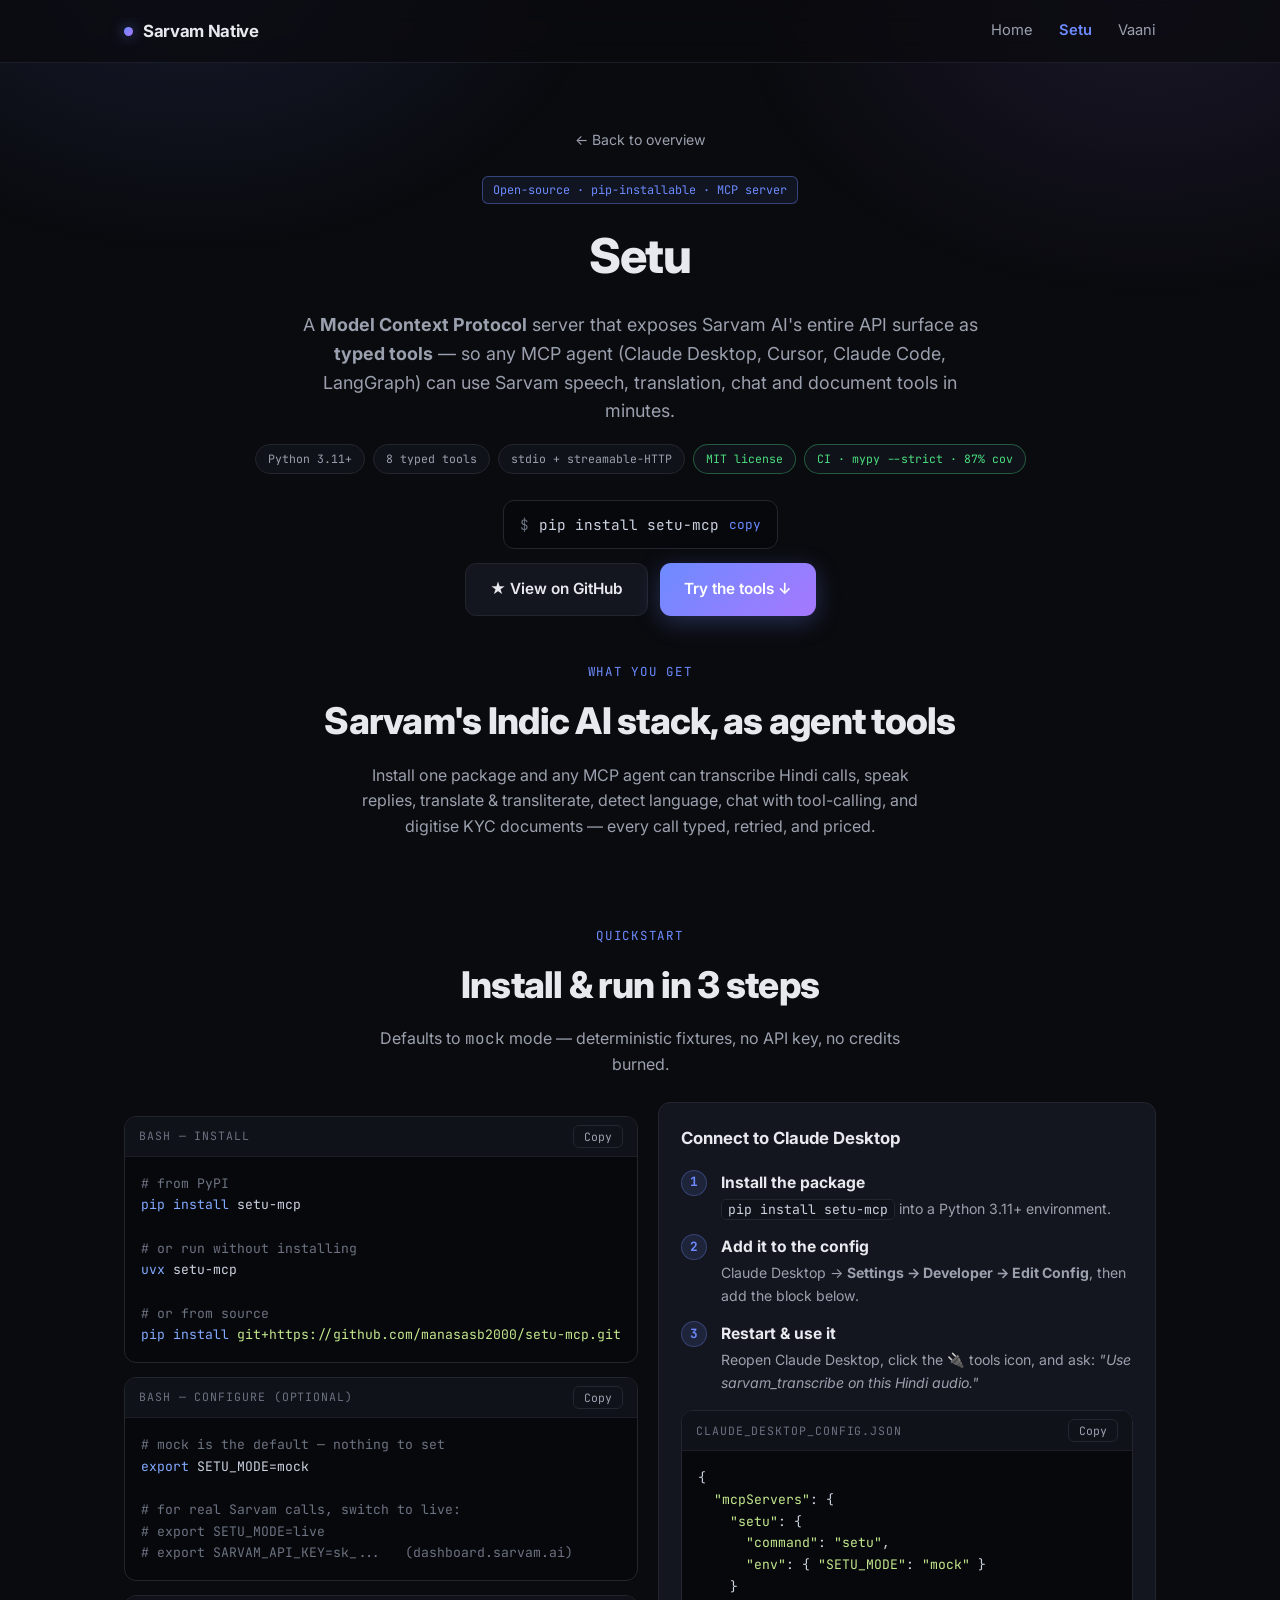
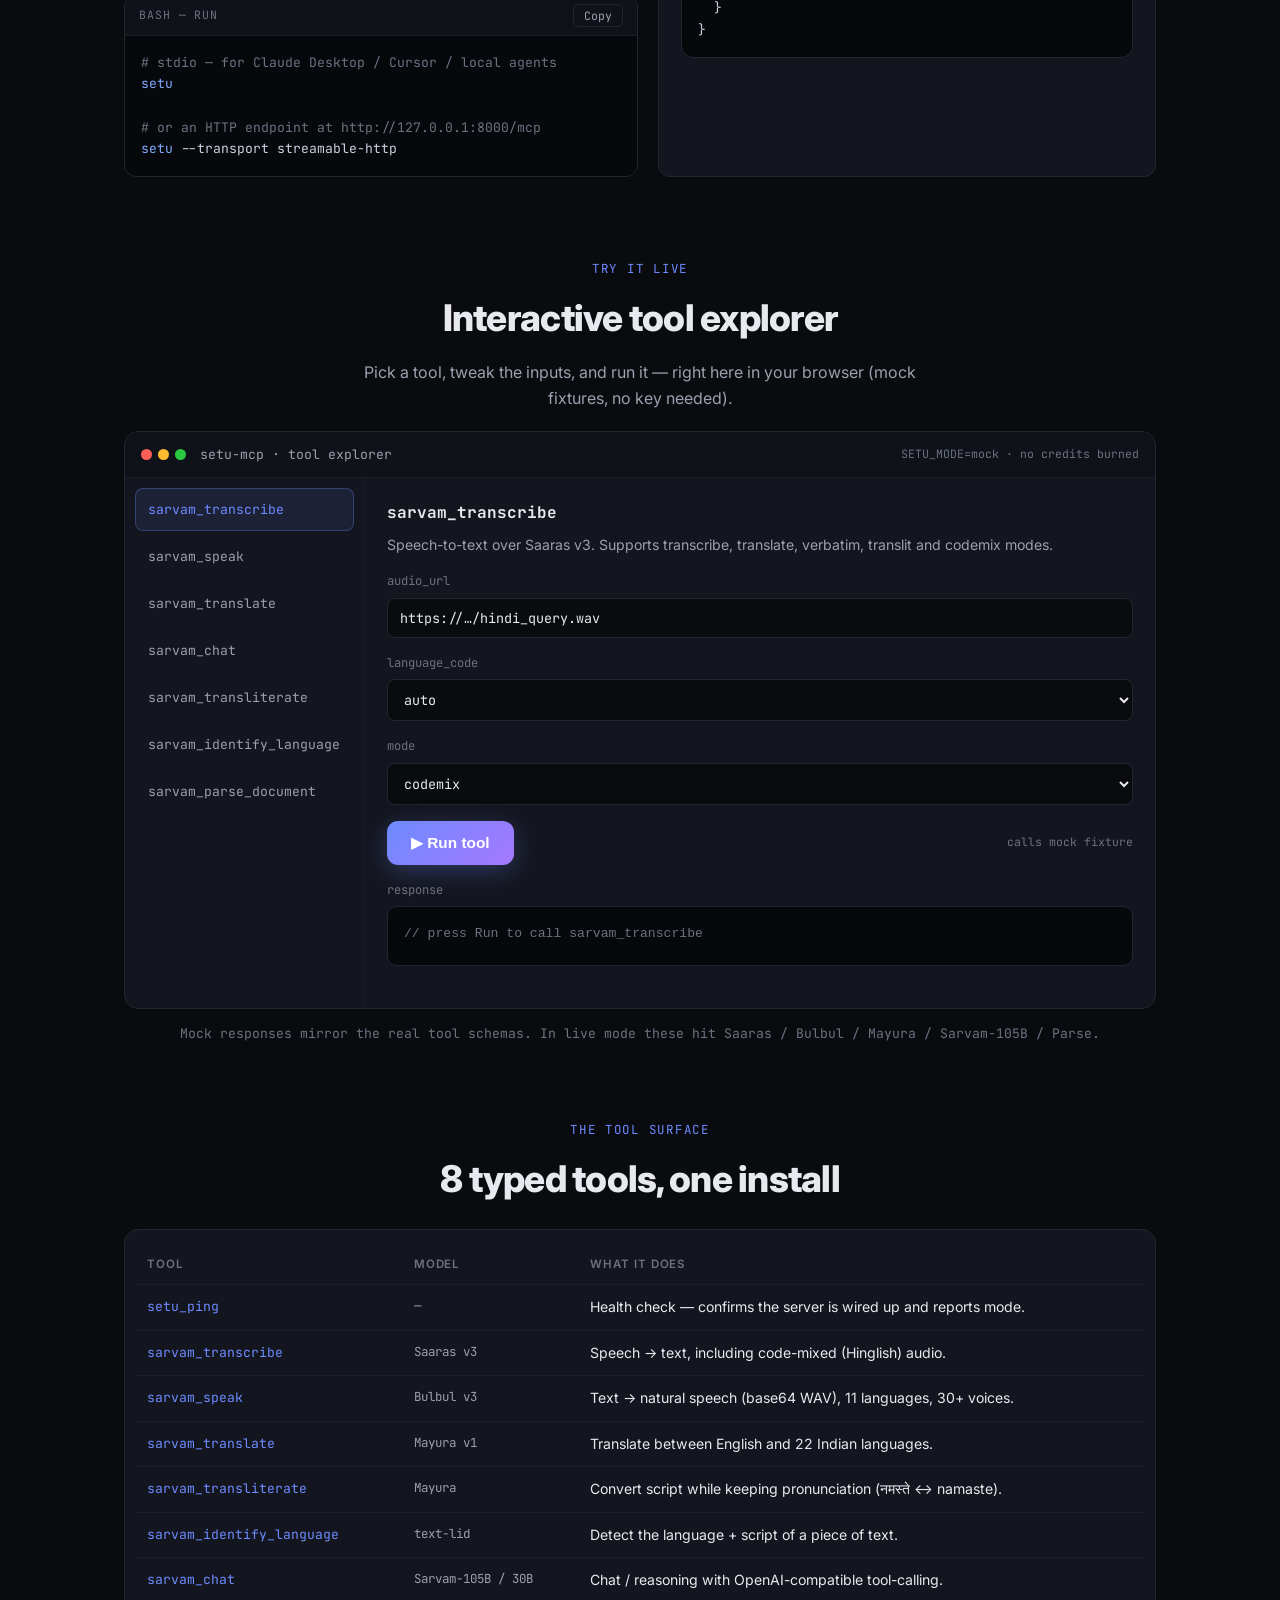
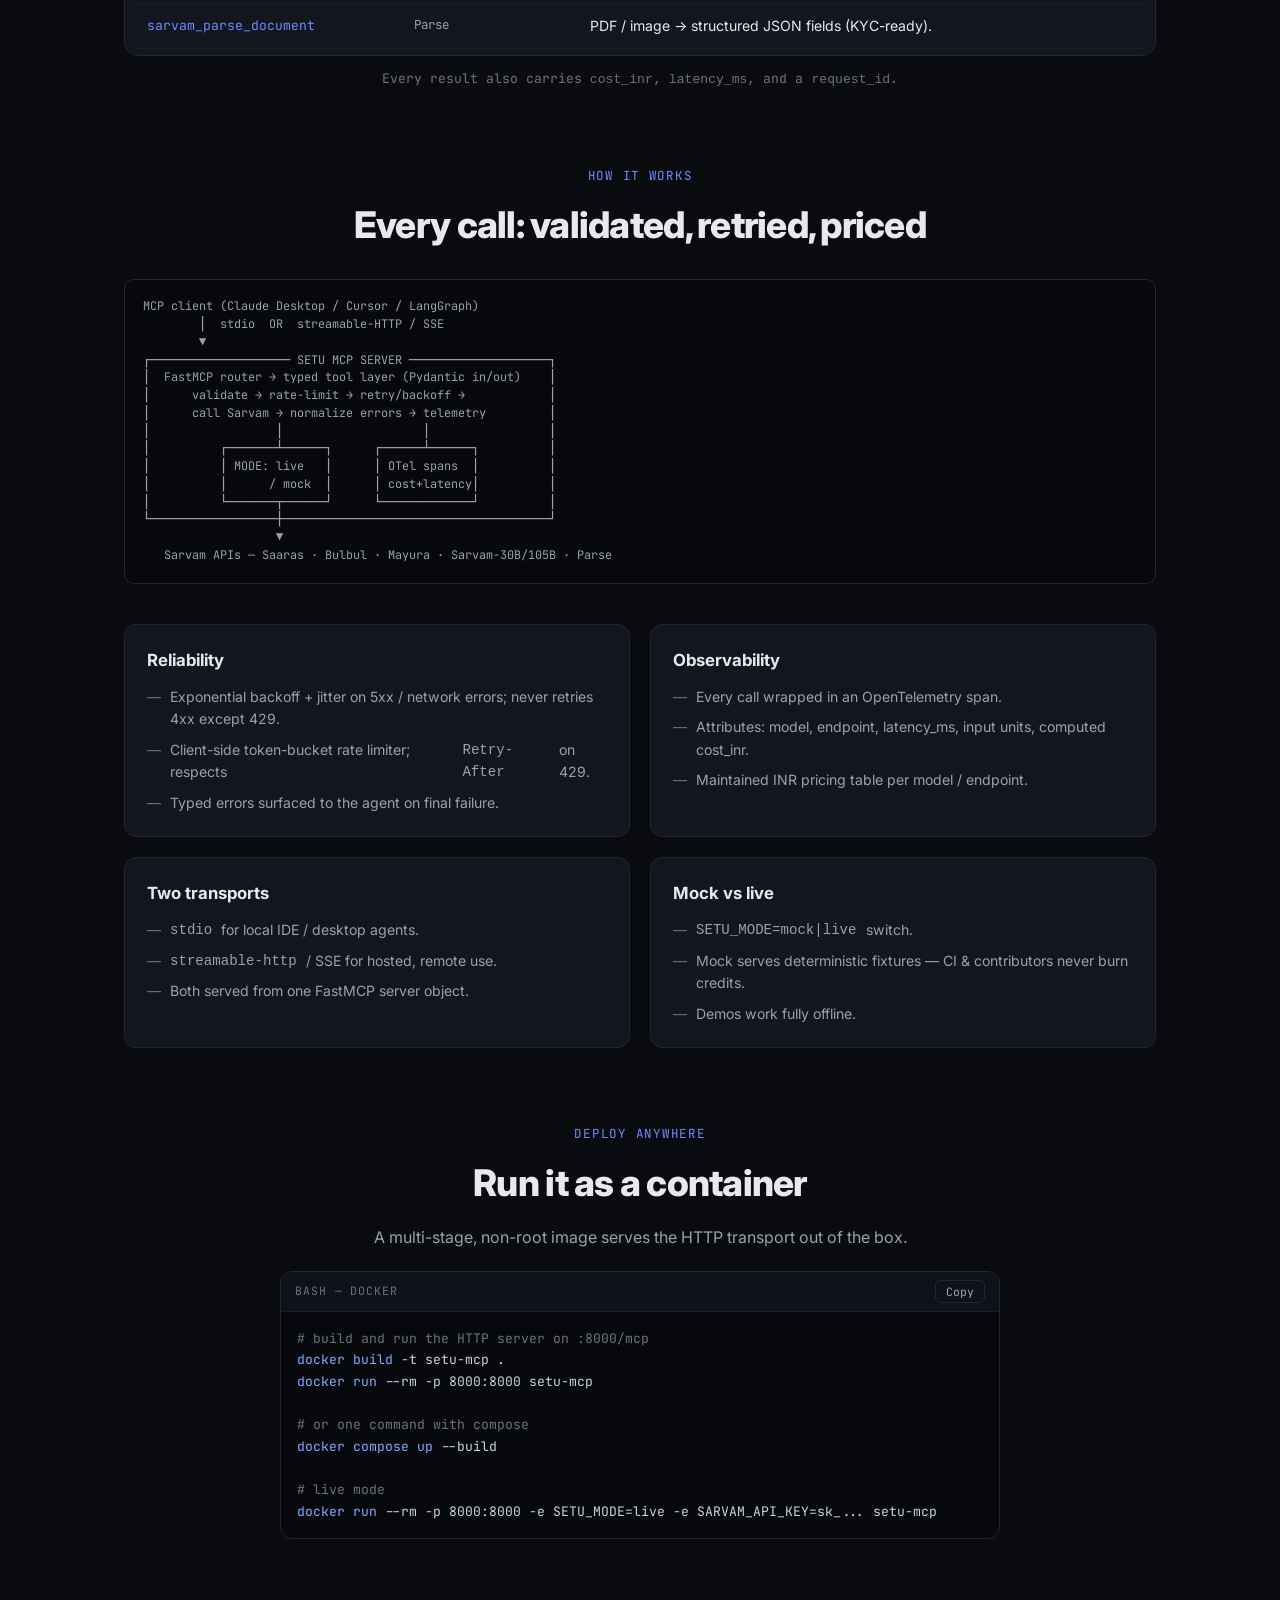
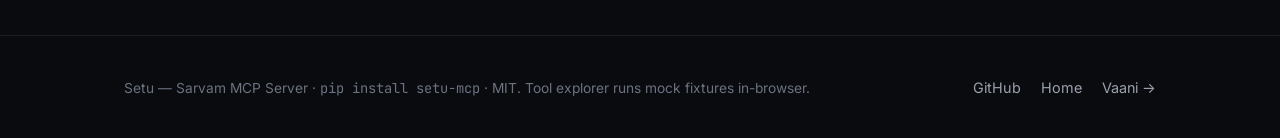
==== setu.html @ b6105cba "Sarvam-native portfolio site (Setu docs page + Vaani demo + landing)" ====
<!DOCTYPE html>
<html lang="en">
<head>
<meta charset="UTF-8">
<meta name="viewport" content="width=device-width, initial-scale=1.0">
<title>Setu — Sarvam MCP Server</title>
<meta name="description" content="Setu: an open-source, pip-installable MCP server exposing Sarvam AI's full API surface as typed tools. Install, connect to Claude Desktop, and call Sarvam speech/translation/chat/document tools in minutes.">
<link rel="preconnect" href="https://fonts.googleapis.com">
<link href="https://fonts.googleapis.com/css2?family=Inter:wght@400;500;600;700;800&family=JetBrains+Mono:wght@400;500&display=swap" rel="stylesheet">
<link rel="stylesheet" href="styles.css">
<style>
  body{font-family:'Inter',var(--sans)}
  .hero-badges{display:flex;flex-wrap:wrap;gap:8px;justify-content:center;margin-top:18px}
  .pill{font-family:'JetBrains Mono',monospace;font-size:0.72rem;color:var(--text-dim);border:1px solid var(--border);border-radius:999px;padding:5px 12px;background:var(--bg-soft)}
  .pill.ok{color:var(--green);border-color:rgba(74,222,128,0.35)}
  .hero-cta{display:flex;gap:12px;justify-content:center;flex-wrap:wrap;margin-top:26px}
  .install-hero{display:inline-flex;align-items:center;gap:10px;font-family:'JetBrains Mono',monospace;font-size:0.9rem;background:#07080c;border:1px solid var(--border);border-radius:11px;padding:12px 16px;color:#cbd2e0}
  .install-hero .dollar{color:var(--text-faint)}
  .install-hero button{background:none;border:none;color:var(--accent);cursor:pointer;font-family:inherit;font-size:0.8rem}
  /* code block */
  .code{border:1px solid var(--border);border-radius:12px;overflow:hidden;background:#07080c;margin-top:14px}
  .code-head{display:flex;align-items:center;justify-content:space-between;padding:8px 14px;border-bottom:1px solid var(--border-soft);background:var(--bg-soft)}
  .code-head .lang{font-family:'JetBrains Mono',monospace;font-size:0.72rem;color:var(--text-faint);text-transform:uppercase;letter-spacing:0.08em}
  .code-head .copy{background:none;border:1px solid var(--border);border-radius:6px;color:var(--text-dim);font-size:0.72rem;padding:3px 10px;cursor:pointer;font-family:'JetBrains Mono',monospace}
  .code-head .copy:hover{color:var(--text);border-color:#3a3f4d}
  .code pre{margin:0;padding:16px;overflow-x:auto;font-family:'JetBrains Mono',monospace;font-size:0.82rem;line-height:1.65;color:#cbd2e0;white-space:pre}
  .code .cm{color:#6b7280}      /* comment */
  .code .kw{color:#82aaff}      /* command */
  .code .st{color:#c3e88d}      /* string */
  /* numbered steps */
  .steps{display:flex;flex-direction:column;gap:14px;margin-top:18px}
  .step{display:flex;gap:14px;align-items:flex-start}
  .step .num{flex-shrink:0;width:26px;height:26px;border-radius:50%;background:rgba(109,139,255,0.12);color:var(--accent);border:1px solid rgba(109,139,255,0.3);display:flex;align-items:center;justify-content:center;font-size:0.8rem;font-weight:700;font-family:'JetBrains Mono',monospace}
  .step .body{flex:1}
  .step .body h5{font-size:0.98rem;margin-bottom:3px}
  .step .body p{font-size:0.88rem;color:var(--text-dim)}
  .step .body code{font-family:'JetBrains Mono',monospace;font-size:0.82rem;background:var(--bg-soft);border:1px solid var(--border);border-radius:5px;padding:1px 6px;color:#cbd2e0}
  /* tools table */
  .tool-table{width:100%;border-collapse:collapse;margin-top:8px;font-size:0.88rem}
  .tool-table th,.tool-table td{text-align:left;padding:11px 12px;border-bottom:1px solid var(--border-soft);vertical-align:top}
  .tool-table th{font-size:0.72rem;text-transform:uppercase;letter-spacing:0.08em;color:var(--text-faint);font-weight:600}
  .tool-table td.name{font-family:'JetBrains Mono',monospace;color:var(--accent);white-space:nowrap;font-size:0.82rem}
  .tool-table td.model{font-family:'JetBrains Mono',monospace;color:var(--text-dim);font-size:0.78rem;white-space:nowrap}
  .tool-table tr:hover td{background:var(--bg-soft)}
  .two-col{display:grid;grid-template-columns:1fr 1fr;gap:20px}
  @media(max-width:760px){.two-col{grid-template-columns:1fr}}
</style>
</head>
<body>
<nav>
  <div class="wrap">
    <div class="brand"><span class="dot"></span>Sarvam&nbsp;Native</div>
    <div class="nav-links">
      <a href="index.html">Home</a>
      <a href="setu.html" class="cta">Setu</a>
      <a href="vaani.html">Vaani</a>
    </div>
  </div>
</nav>

<header class="page-hero" style="text-align:center">
  <div class="wrap">
    <a class="back" href="index.html" style="display:inline-block">← Back to overview</a>
    <div><span class="badge setu">Open-source · pip-installable · MCP server</span></div>
    <h1>Setu</h1>
    <p class="lead" style="margin-inline:auto">A <strong>Model Context Protocol</strong> server that exposes Sarvam AI's entire API surface as <strong>typed tools</strong> — so any MCP agent (Claude Desktop, Cursor, Claude Code, LangGraph) can use Sarvam speech, translation, chat and document tools in minutes.</p>

    <div class="hero-badges">
      <span class="pill">Python 3.11+</span>
      <span class="pill">8 typed tools</span>
      <span class="pill">stdio + streamable-HTTP</span>
      <span class="pill ok">MIT license</span>
      <span class="pill ok">CI · mypy --strict · 87% cov</span>
    </div>

    <div class="hero-cta">
      <div class="install-hero"><span class="dollar">$</span> pip install setu-mcp <button onclick="copyText('pip install setu-mcp', this)">copy</button></div>
    </div>
    <div class="hero-cta" style="margin-top:14px">
      <a class="btn" href="https://github.com/manasasb2000/setu-mcp" target="_blank">★ View on GitHub</a>
      <a class="btn primary" href="#tools">Try the tools ↓</a>
    </div>
  </div>
</header>

<!-- ── What it is / uses ─────────────────────────────────────────── -->
<section style="padding-top:26px">
  <div class="wrap">
    <div class="section-head" style="margin-bottom:24px">
      <div class="kicker">What you get</div>
      <h2>Sarvam's Indic AI stack, as agent tools</h2>
      <p>Install one package and any MCP agent can transcribe Hindi calls, speak replies, translate &amp; transliterate, detect language, chat with tool-calling, and digitise KYC documents — every call typed, retried, and priced.</p>
    </div>
  </div>
</section>

<!-- ── Install & run ─────────────────────────────────────────────── -->
<section style="padding-top:6px">
  <div class="wrap">
    <div class="section-head" style="margin-bottom:24px">
      <div class="kicker">Quickstart</div>
      <h2>Install &amp; run in 3 steps</h2>
      <p>Defaults to <code style="font-family:'JetBrains Mono',monospace">mock</code> mode — deterministic fixtures, no API key, no credits burned.</p>
    </div>

    <div class="two-col">
      <div>
        <div class="code">
          <div class="code-head"><span class="lang">bash — install</span><button class="copy" onclick="copyCode(this)">Copy</button></div>
<pre><span class="cm"># from PyPI</span>
<span class="kw">pip install</span> setu-mcp

<span class="cm"># or run without installing</span>
<span class="kw">uvx</span> setu-mcp

<span class="cm"># or from source</span>
<span class="kw">pip install</span> <span class="st">git+https://github.com/manasasb2000/setu-mcp.git</span></pre>
        </div>

        <div class="code">
          <div class="code-head"><span class="lang">bash — configure (optional)</span><button class="copy" onclick="copyCode(this)">Copy</button></div>
<pre><span class="cm"># mock is the default — nothing to set</span>
<span class="kw">export</span> SETU_MODE=mock

<span class="cm"># for real Sarvam calls, switch to live:</span>
<span class="cm"># export SETU_MODE=live</span>
<span class="cm"># export SARVAM_API_KEY=sk_...   (dashboard.sarvam.ai)</span></pre>
        </div>

        <div class="code">
          <div class="code-head"><span class="lang">bash — run</span><button class="copy" onclick="copyCode(this)">Copy</button></div>
<pre><span class="cm"># stdio — for Claude Desktop / Cursor / local agents</span>
<span class="kw">setu</span>

<span class="cm"># or an HTTP endpoint at http://127.0.0.1:8000/mcp</span>
<span class="kw">setu</span> --transport streamable-http</pre>
        </div>
      </div>

      <div>
        <div class="info-card" style="height:100%">
          <h4>Connect to Claude Desktop</h4>
          <div class="steps">
            <div class="step"><div class="num">1</div><div class="body"><h5>Install the package</h5><p><code>pip install setu-mcp</code> into a Python 3.11+ environment.</p></div></div>
            <div class="step"><div class="num">2</div><div class="body"><h5>Add it to the config</h5><p>Claude Desktop → <strong>Settings → Developer → Edit Config</strong>, then add the block below.</p></div></div>
            <div class="step"><div class="num">3</div><div class="body"><h5>Restart &amp; use it</h5><p>Reopen Claude Desktop, click the 🔌 tools icon, and ask: <em>"Use sarvam_transcribe on this Hindi audio."</em></p></div></div>
          </div>
          <div class="code" style="margin-top:16px">
            <div class="code-head"><span class="lang">claude_desktop_config.json</span><button class="copy" onclick="copyCode(this)">Copy</button></div>
<pre>{
  <span class="st">"mcpServers"</span>: {
    <span class="st">"setu"</span>: {
      <span class="st">"command"</span>: <span class="st">"setu"</span>,
      <span class="st">"env"</span>: { <span class="st">"SETU_MODE"</span>: <span class="st">"mock"</span> }
    }
  }
}</pre>
          </div>
        </div>
      </div>
    </div>
  </div>
</section>

<!-- ── Interactive explorer ──────────────────────────────────────── -->
<section id="tools" style="padding-top:26px">
  <div class="wrap">
    <div class="section-head" style="margin-bottom:20px">
      <div class="kicker">Try it live</div>
      <h2>Interactive tool explorer</h2>
      <p>Pick a tool, tweak the inputs, and run it — right here in your browser (mock fixtures, no key needed).</p>
    </div>
    <div class="demo-box">
      <div class="demo-head">
        <div class="dots"><span></span><span></span><span></span></div>
        <span class="title">setu-mcp · tool explorer</span>
        <span class="demo-note">SETU_MODE=mock · no credits burned</span>
      </div>
      <div class="explorer">
        <div class="tool-list" id="toolList"></div>
        <div class="tool-panel" id="toolPanel"></div>
      </div>
    </div>
    <p style="text-align:center;color:var(--text-faint);font-size:0.82rem;margin-top:14px;font-family:'JetBrains Mono',monospace">
      Mock responses mirror the real tool schemas. In live mode these hit Saaras / Bulbul / Mayura / Sarvam-105B / Parse.
    </p>
  </div>
</section>

<!-- ── The tools ─────────────────────────────────────────────────── -->
<section style="padding-top:20px">
  <div class="wrap">
    <div class="section-head" style="margin-bottom:20px">
      <div class="kicker">The tool surface</div>
      <h2>8 typed tools, one install</h2>
    </div>
    <div class="demo-box" style="padding:6px 10px">
      <table class="tool-table">
        <thead><tr><th>Tool</th><th>Model</th><th>What it does</th></tr></thead>
        <tbody>
          <tr><td class="name">setu_ping</td><td class="model">—</td><td>Health check — confirms the server is wired up and reports mode.</td></tr>
          <tr><td class="name">sarvam_transcribe</td><td class="model">Saaras v3</td><td>Speech → text, including code-mixed (Hinglish) audio.</td></tr>
          <tr><td class="name">sarvam_speak</td><td class="model">Bulbul v3</td><td>Text → natural speech (base64 WAV), 11 languages, 30+ voices.</td></tr>
          <tr><td class="name">sarvam_translate</td><td class="model">Mayura v1</td><td>Translate between English and 22 Indian languages.</td></tr>
          <tr><td class="name">sarvam_transliterate</td><td class="model">Mayura</td><td>Convert script while keeping pronunciation (नमस्ते ↔ namaste).</td></tr>
          <tr><td class="name">sarvam_identify_language</td><td class="model">text-lid</td><td>Detect the language + script of a piece of text.</td></tr>
          <tr><td class="name">sarvam_chat</td><td class="model">Sarvam-105B / 30B</td><td>Chat / reasoning with OpenAI-compatible tool-calling.</td></tr>
          <tr><td class="name">sarvam_parse_document</td><td class="model">Parse</td><td>PDF / image → structured JSON fields (KYC-ready).</td></tr>
        </tbody>
      </table>
    </div>
    <p style="text-align:center;color:var(--text-faint);font-size:0.82rem;margin-top:12px;font-family:'JetBrains Mono',monospace">
      Every result also carries <code>cost_inr</code>, <code>latency_ms</code>, and a <code>request_id</code>.
    </p>
  </div>
</section>

<!-- ── How it works ──────────────────────────────────────────────── -->
<section style="padding-top:20px">
  <div class="wrap">
    <div class="section-head" style="margin-bottom:24px">
      <div class="kicker">How it works</div>
      <h2>Every call: validated, retried, priced</h2>
    </div>
    <div class="diagram">MCP client (Claude Desktop / Cursor / LangGraph)
        │  stdio  OR  streamable-HTTP / SSE
        ▼
┌──────────────────── SETU MCP SERVER ────────────────────┐
│  FastMCP router → typed tool layer (Pydantic in/out)    │
│      validate → rate-limit → retry/backoff →            │
│      call Sarvam → normalize errors → telemetry         │
│                  │                    │                 │
│          ┌───────┴──────┐      ┌──────┴──────┐          │
│          │ MODE: live   │      │ OTel spans  │          │
│          │      / mock  │      │ cost+latency│          │
│          └───────┬──────┘      └─────────────┘          │
└──────────────────┼──────────────────────────────────────┘
                   ▼
   Sarvam APIs — Saaras · Bulbul · Mayura · Sarvam-30B/105B · Parse</div>

    <div class="info-grid">
      <div class="info-card">
        <h4>Reliability</h4>
        <ul>
          <li>Exponential backoff + jitter on 5xx / network errors; never retries 4xx except 429.</li>
          <li>Client-side token-bucket rate limiter; respects <code>Retry-After</code> on 429.</li>
          <li>Typed errors surfaced to the agent on final failure.</li>
        </ul>
      </div>
      <div class="info-card">
        <h4>Observability</h4>
        <ul>
          <li>Every call wrapped in an OpenTelemetry span.</li>
          <li>Attributes: model, endpoint, latency_ms, input units, computed cost_inr.</li>
          <li>Maintained INR pricing table per model / endpoint.</li>
        </ul>
      </div>
      <div class="info-card">
        <h4>Two transports</h4>
        <ul>
          <li><code>stdio</code> for local IDE / desktop agents.</li>
          <li><code>streamable-http</code> / SSE for hosted, remote use.</li>
          <li>Both served from one FastMCP server object.</li>
        </ul>
      </div>
      <div class="info-card">
        <h4>Mock vs live</h4>
        <ul>
          <li><code>SETU_MODE=mock|live</code> switch.</li>
          <li>Mock serves deterministic fixtures — CI &amp; contributors never burn credits.</li>
          <li>Demos work fully offline.</li>
        </ul>
      </div>
    </div>
  </div>
</section>

<!-- ── Deploy ────────────────────────────────────────────────────── -->
<section style="padding-top:20px">
  <div class="wrap">
    <div class="section-head" style="margin-bottom:20px">
      <div class="kicker">Deploy anywhere</div>
      <h2>Run it as a container</h2>
      <p>A multi-stage, non-root image serves the HTTP transport out of the box.</p>
    </div>
    <div class="code" style="max-width:720px;margin-inline:auto">
      <div class="code-head"><span class="lang">bash — docker</span><button class="copy" onclick="copyCode(this)">Copy</button></div>
<pre><span class="cm"># build and run the HTTP server on :8000/mcp</span>
<span class="kw">docker build</span> -t setu-mcp .
<span class="kw">docker run</span> --rm -p 8000:8000 setu-mcp

<span class="cm"># or one command with compose</span>
<span class="kw">docker compose up</span> --build

<span class="cm"># live mode</span>
<span class="kw">docker run</span> --rm -p 8000:8000 -e SETU_MODE=live -e SARVAM_API_KEY=sk_... setu-mcp</pre>
    </div>
  </div>
</section>

<footer>
  <div class="wrap">
    <div class="muted">Setu — Sarvam MCP Server · <code style="font-family:'JetBrains Mono',monospace">pip install setu-mcp</code> · MIT. Tool explorer runs mock fixtures in-browser.</div>
    <div class="links">
      <a href="https://github.com/manasasb2000/setu-mcp" target="_blank">GitHub</a>
      <a href="index.html">Home</a>
      <a href="vaani.html">Vaani →</a>
    </div>
  </div>
</footer>

<script>
/* copy helpers */
function copyText(text, btn){
  navigator.clipboard.writeText(text).then(()=>{ const o=btn.textContent; btn.textContent='copied ✓'; setTimeout(()=>btn.textContent=o,1200); });
}
function copyCode(btn){
  const pre = btn.closest('.code').querySelector('pre');
  navigator.clipboard.writeText(pre.innerText).then(()=>{ const o=btn.textContent; btn.textContent='Copied ✓'; setTimeout(()=>btn.textContent=o,1200); });
}

/* ── interactive tool explorer ── */
const TOOLS = [
  {
    name: "sarvam_transcribe",
    desc: "Speech-to-text over Saaras v3. Supports transcribe, translate, verbatim, translit and codemix modes.",
    fields: [
      {k:"audio_url", label:"audio_url", type:"text", val:"https://…/hindi_query.wav"},
      {k:"language_code", label:"language_code", type:"select", opts:["auto","hi-IN","en-IN","ta-IN","bn-IN"], val:"auto"},
      {k:"mode", label:"mode", type:"select", opts:["codemix","transcribe","translate","verbatim","translit"], val:"codemix"}
    ],
    run: (f)=>({
      text: "मेरा EMI कितना बचा है, aur next due date kya hai?",
      language: "hi-IN",
      mode: f.mode,
      confidence: 0.94,
      cost_inr: 0.018,
      latency_ms: 412,
      request_id: "a1b2c3d4e5f6"
    })
  },
  {
    name: "sarvam_speak",
    desc: "Text-to-speech over Bulbul v3. 11 languages, 30+ speakers, streaming with sub-250ms first byte.",
    fields: [
      {k:"text", label:"text", type:"textarea", val:"आपका बकाया EMI ₹4,250 है। अगली due date 5 अगस्त है।"},
      {k:"target_language_code", label:"target_language_code", type:"select", opts:["hi-IN","en-IN","ta-IN","kn-IN"], val:"hi-IN"},
      {k:"speaker", label:"speaker", type:"select", opts:["anushka","vidya","shubh","ritu"], val:"anushka"}
    ],
    run: (f)=>({
      audio_base64: "UklGRoQAAABXQVZFZm10IBAAAAAB… (mock)",
      format: "wav",
      speaker: f.speaker,
      chars: f.text.length,
      cost_inr: 0.019,
      latency_ms: 238,
      request_id: "b2c3d4e5f6a7"
    })
  },
  {
    name: "sarvam_translate",
    desc: "Translation via Mayura v1 (code-mixed) or Sarvam-Translate v1 (22 languages). auto source detection.",
    fields: [
      {k:"input", label:"input", type:"textarea", val:"How much of my loan is outstanding?"},
      {k:"source_language_code", label:"source_language_code", type:"select", opts:["auto","en-IN","hi-IN"], val:"auto"},
      {k:"target_language_code", label:"target_language_code", type:"select", opts:["hi-IN","ta-IN","bn-IN","kn-IN"], val:"hi-IN"}
    ],
    run: (f)=>({
      translated_text: "मेरे लोन का कितना बकाया है?",
      source_language_code: "en-IN",
      target_language_code: f.target_language_code,
      model: "mayura:v1",
      cost_inr: 0.014,
      latency_ms: 187,
      request_id: "c3d4e5f6a7b8"
    })
  },
  {
    name: "sarvam_chat",
    desc: "Chat / reasoning / tool-calling on Sarvam-30B or Sarvam-105B. OpenAI-compatible tools + tool_choice.",
    fields: [
      {k:"messages", label:"user message", type:"textarea", val:"Summarise this policy clause in one line for a caller."},
      {k:"model", label:"model", type:"select", opts:["sarvam-105b","sarvam-30b"], val:"sarvam-105b"},
      {k:"temperature", label:"temperature", type:"text", val:"0.2"}
    ],
    run: (f)=>({
      content: "The premium grace period is 15 days; cover continues but no claim is payable during a lapse.",
      model: f.model,
      tool_calls: null,
      finish_reason: "stop",
      usage: {prompt_tokens: 214, completion_tokens: 29, total_tokens: 243},
      cost_inr: 0.044,
      latency_ms: 690,
      request_id: "d4e5f6a7b8c9"
    })
  },
  {
    name: "sarvam_transliterate",
    desc: "Script conversion preserving pronunciation. Indic ↔ English, with optional spoken form.",
    fields: [
      {k:"input", label:"input", type:"text", val:"main office ja raha hun"},
      {k:"source_language_code", label:"source_language_code", type:"select", opts:["auto","hi-IN","en-IN"], val:"auto"},
      {k:"target_language_code", label:"target_language_code", type:"select", opts:["hi-IN","en-IN","ta-IN"], val:"hi-IN"}
    ],
    run: (f)=>({
      transliterated_text: "मैं ऑफिस जा रहा हूँ",
      source_language_code: "en-IN",
      target_language_code: f.target_language_code,
      cost_inr: 0.009,
      latency_ms: 96,
      request_id: "e5f6a7b8c9d0"
    })
  },
  {
    name: "sarvam_identify_language",
    desc: "Detect the language and script of a piece of text (BCP-47 + ISO-15924).",
    fields: [
      {k:"input", label:"input", type:"text", val:"kal payment kar dunga sir"}
    ],
    run: ()=>({
      language_code: "hi-IN",
      script_code: "Latn",
      cost_inr: 0.002,
      latency_ms: 71,
      request_id: "f6a7b8c9d0e1"
    })
  },
  {
    name: "sarvam_parse_document",
    desc: "Document digitisation via Parse. PDF / image → structured JSON fields (KYC-ready).",
    fields: [
      {k:"file_url", label:"file_url", type:"text", val:"https://…/policy_kyc.pdf"},
      {k:"output", label:"output", type:"select", opts:["structured_json","text"], val:"structured_json"}
    ],
    run: ()=>({
      pages: 3,
      fields: {policy_no: "BFSI-2291-A", holder: "R. Menon", premium_inr: 18400, due_date: "2026-08-05"},
      tables: 1,
      cost_inr: 1.5,
      latency_ms: 1320,
      request_id: "a7b8c9d0e1f2"
    })
  }
];

function syntaxHi(obj){
  let json = JSON.stringify(obj, null, 2);
  json = json.replace(/&/g,"&amp;").replace(/</g,"&lt;").replace(/>/g,"&gt;");
  return json.replace(/("(\\u[a-zA-Z0-9]{4}|\\[^u]|[^\\"])*"(\s*:)?|\b(true|false|null)\b|-?\d+(?:\.\d*)?(?:[eE][+\-]?\d+)?)/g, m=>{
    let cls="json-num";
    if(/^"/.test(m)) cls = /:$/.test(m) ? "json-key" : "json-str";
    else if(/true|false/.test(m)) cls="json-bool";
    else if(/null/.test(m)) cls="json-bool";
    return '<span class="'+cls+'">'+m+'</span>';
  });
}

let active = 0;
const listEl = document.getElementById('toolList');
const panelEl = document.getElementById('toolPanel');

function renderList(){
  listEl.innerHTML = TOOLS.map((t,i)=>
    `<div class="tool-item ${i===active?'active':''}" data-i="${i}">${t.name}</div>`).join('');
  listEl.querySelectorAll('.tool-item').forEach(el=>{
    el.onclick = ()=>{ active = +el.dataset.i; renderList(); renderPanel(); };
  });
}

function renderPanel(){
  const t = TOOLS[active];
  panelEl.innerHTML = `
    <h4>${t.name}</h4>
    <div class="desc">${t.desc}</div>
    ${t.fields.map(f=>fieldHtml(f)).join('')}
    <div class="run-row">
      <button class="btn primary" id="runBtn">▶ Run tool</button>
      <span class="demo-note" id="runHint">calls mock fixture</span>
    </div>
    <div>
      <div class="tstat" style="margin-bottom:6px"><span class="lbl">response</span></div>
      <div class="output" id="out"><pre style="color:var(--text-faint)">// press Run to call ${t.name}</pre></div>
    </div>
    <div class="telemetry" id="telemetry"></div>
  `;
  document.getElementById('runBtn').onclick = runTool;
}

function fieldHtml(f){
  if(f.type==='select'){
    return `<div class="field"><label>${f.label}</label><select data-k="${f.k}">${f.opts.map(o=>`<option ${o===f.val?'selected':''}>${o}</option>`).join('')}</select></div>`;
  }
  if(f.type==='textarea'){
    return `<div class="field"><label>${f.label}</label><textarea data-k="${f.k}" rows="2">${f.val}</textarea></div>`;
  }
  return `<div class="field"><label>${f.label}</label><input data-k="${f.k}" value="${f.val}"></div>`;
}

function runTool(){
  const t = TOOLS[active];
  const inputs = {};
  panelEl.querySelectorAll('[data-k]').forEach(el=> inputs[el.dataset.k] = el.value);
  const out = document.getElementById('out');
  const tel = document.getElementById('telemetry');
  out.innerHTML = `<div class="typing"><span></span><span></span><span></span></div>`;
  tel.innerHTML = '';
  const btn = document.getElementById('runBtn');
  btn.disabled = true; btn.style.opacity = 0.6;
  const delay = 500 + Math.random()*500;
  setTimeout(()=>{
    const res = t.run(inputs);
    out.innerHTML = `<pre>${syntaxHi(res)}</pre>`;
    const lat = res.latency_ms || Math.round(delay);
    const cost = res.cost_inr != null ? res.cost_inr : 0.1;
    tel.innerHTML = `
      <div class="tstat"><span class="lbl">latency</span> <span class="val">${lat} ms</span></div>
      <div class="tstat"><span class="lbl">cost</span> <span class="val">₹${cost.toFixed(3)}</span></div>
      <div class="tstat"><span class="lbl">status</span> <span class="val">200 OK</span></div>
      <div class="tstat"><span class="lbl">otel</span> <span class="val">span emitted ✓</span></div>`;
    btn.disabled = false; btn.style.opacity = 1;
  }, delay);
}

renderList();
renderPanel();
</script>
</body>
</html>
---- styles.css ----
/* ===== Setu + Vaani portfolio — shared styles ===== */
:root {
  --bg: #0a0b0f;
  --bg-soft: #101219;
  --bg-card: #14161f;
  --bg-card-hover: #191c28;
  --border: #23262f;
  --border-soft: #1b1e27;
  --text: #e7e9ee;
  --text-dim: #9aa0ad;
  --text-faint: #6b7280;
  --accent: #6d8bff;      /* Setu blue */
  --accent-2: #a678ff;    /* Vaani violet */
  --accent-warm: #ffb15c;
  --green: #4ade80;
  --red: #f87171;
  --mono: "SFMono-Regular", ui-monospace, "JetBrains Mono", Menlo, Consolas, monospace;
  --sans: -apple-system, BlinkMacSystemFont, "Inter", "Segoe UI", Roboto, sans-serif;
  --radius: 14px;
  --maxw: 1080px;
}

* { box-sizing: border-box; margin: 0; padding: 0; }
html { scroll-behavior: smooth; }
body {
  background: var(--bg);
  color: var(--text);
  font-family: var(--sans);
  line-height: 1.6;
  -webkit-font-smoothing: antialiased;
  overflow-x: hidden;
}
body::before {
  content: "";
  position: fixed;
  inset: 0;
  background:
    radial-gradient(700px 500px at 15% -5%, rgba(109,139,255,0.12), transparent 60%),
    radial-gradient(700px 500px at 90% 0%, rgba(166,120,255,0.10), transparent 60%);
  pointer-events: none;
  z-index: 0;
}
.wrap { max-width: var(--maxw); margin: 0 auto; padding: 0 24px; position: relative; z-index: 1; }
a { color: inherit; text-decoration: none; }

/* ===== Nav ===== */
nav {
  position: sticky; top: 0; z-index: 50;
  backdrop-filter: blur(12px);
  background: rgba(10,11,15,0.72);
  border-bottom: 1px solid var(--border-soft);
}
nav .wrap { display: flex; align-items: center; justify-content: space-between; height: 62px; }
.brand { font-weight: 700; letter-spacing: -0.02em; font-size: 1.05rem; display: flex; align-items: center; gap: 10px; }
.brand .dot { width: 9px; height: 9px; border-radius: 50%; background: linear-gradient(135deg, var(--accent), var(--accent-2)); box-shadow: 0 0 14px rgba(109,139,255,0.6); }
.nav-links { display: flex; gap: 26px; font-size: 0.92rem; color: var(--text-dim); }
.nav-links a:hover { color: var(--text); }
.nav-links a.cta { color: var(--accent); font-weight: 600; }

/* ===== Hero ===== */
.hero { padding: 96px 0 60px; text-align: center; }
.eyebrow {
  display: inline-flex; align-items: center; gap: 8px;
  font-size: 0.8rem; color: var(--text-dim); font-family: var(--mono);
  border: 1px solid var(--border); border-radius: 999px; padding: 6px 14px;
  margin-bottom: 26px; background: var(--bg-soft);
}
.eyebrow .pulse { width: 7px; height: 7px; border-radius: 50%; background: var(--green); box-shadow: 0 0 8px var(--green); animation: pulse 2s infinite; }
@keyframes pulse { 0%,100%{opacity:1} 50%{opacity:0.3} }
h1.title {
  font-size: clamp(2.4rem, 6vw, 4rem);
  font-weight: 800; letter-spacing: -0.03em; line-height: 1.05;
  background: linear-gradient(180deg, #fff 30%, #b9bfd0);
  -webkit-background-clip: text; background-clip: text; -webkit-text-fill-color: transparent;
}
.hero p.lead { font-size: clamp(1.05rem, 2vw, 1.28rem); color: var(--text-dim); max-width: 660px; margin: 22px auto 0; }
.hero .btns { display: flex; gap: 14px; justify-content: center; margin-top: 38px; flex-wrap: wrap; }
.btn {
  display: inline-flex; align-items: center; gap: 8px;
  padding: 13px 24px; border-radius: 11px; font-weight: 600; font-size: 0.96rem;
  border: 1px solid var(--border); background: var(--bg-card); color: var(--text);
  transition: all 0.18s ease; cursor: pointer;
}
.btn:hover { border-color: #3a3f4d; background: var(--bg-card-hover); transform: translateY(-1px); }
.btn.primary { background: linear-gradient(135deg, var(--accent), var(--accent-2)); border: none; color: #fff; box-shadow: 0 6px 24px rgba(109,139,255,0.28); }
.btn.primary:hover { box-shadow: 0 10px 32px rgba(109,139,255,0.42); }

/* ===== Section ===== */
section { padding: 56px 0; position: relative; z-index: 1; }
.section-head { text-align: center; margin-bottom: 44px; }
.section-head h2 { font-size: clamp(1.7rem, 3.5vw, 2.3rem); font-weight: 800; letter-spacing: -0.02em; }
.section-head p { color: var(--text-dim); margin-top: 12px; max-width: 560px; margin-inline: auto; }
.kicker { font-family: var(--mono); font-size: 0.78rem; letter-spacing: 0.14em; text-transform: uppercase; color: var(--accent); margin-bottom: 10px; }

/* ===== Project cards ===== */
.projects { display: grid; grid-template-columns: 1fr 1fr; gap: 22px; }
@media (max-width: 820px) { .projects { grid-template-columns: 1fr; } }
.pcard {
  border: 1px solid var(--border); border-radius: var(--radius); background: var(--bg-card);
  padding: 30px; position: relative; overflow: hidden; transition: all 0.2s ease;
  display: flex; flex-direction: column;
}
.pcard:hover { border-color: #333846; transform: translateY(-3px); }
.pcard::before { content: ""; position: absolute; top: 0; left: 0; right: 0; height: 3px; }
.pcard.setu::before { background: linear-gradient(90deg, var(--accent), transparent); }
.pcard.vaani::before { background: linear-gradient(90deg, var(--accent-2), transparent); }
.pcard .ptag { font-family: var(--mono); font-size: 0.74rem; color: var(--text-faint); letter-spacing: 0.1em; text-transform: uppercase; }
.pcard h3 { font-size: 1.7rem; font-weight: 800; letter-spacing: -0.02em; margin: 10px 0 4px; }
.pcard .sub { color: var(--text-dim); font-size: 0.98rem; margin-bottom: 18px; }
.pcard ul { list-style: none; margin: 0 0 22px; display: flex; flex-direction: column; gap: 9px; }
.pcard ul li { font-size: 0.9rem; color: var(--text-dim); display: flex; gap: 10px; align-items: flex-start; }
.pcard ul li::before { content: "▸"; color: var(--accent); flex-shrink: 0; }
.pcard.vaani ul li::before { color: var(--accent-2); }
.pcard .foot { margin-top: auto; display: flex; gap: 12px; align-items: center; }
.chips { display: flex; flex-wrap: wrap; gap: 7px; margin-bottom: 22px; }
.chip { font-family: var(--mono); font-size: 0.72rem; color: var(--text-dim); border: 1px solid var(--border); border-radius: 6px; padding: 4px 9px; background: var(--bg-soft); }

/* ===== Stack grid ===== */
.stack-grid { display: grid; grid-template-columns: repeat(4, 1fr); gap: 14px; }
@media (max-width: 720px) { .stack-grid { grid-template-columns: repeat(2, 1fr); } }
.scell { border: 1px solid var(--border); border-radius: 10px; padding: 16px; background: var(--bg-card); text-align: center; }
.scell .n { font-weight: 700; font-size: 0.95rem; }
.scell .d { font-size: 0.78rem; color: var(--text-faint); margin-top: 3px; font-family: var(--mono); }

/* ===== Footer ===== */
footer { border-top: 1px solid var(--border-soft); padding: 40px 0; margin-top: 40px; }
footer .wrap { display: flex; justify-content: space-between; align-items: center; flex-wrap: wrap; gap: 16px; }
footer .muted { color: var(--text-faint); font-size: 0.86rem; }
footer .links { display: flex; gap: 20px; font-size: 0.9rem; color: var(--text-dim); }
footer .links a:hover { color: var(--text); }

/* ===== Demo pages ===== */
.page-hero { padding: 64px 0 20px; }
.page-hero .back { font-size: 0.88rem; color: var(--text-dim); display: inline-flex; gap: 6px; margin-bottom: 24px; }
.page-hero .back:hover { color: var(--text); }
.page-hero h1 { font-size: clamp(2rem, 5vw, 3rem); font-weight: 800; letter-spacing: -0.03em; }
.page-hero .badge { display: inline-block; font-family: var(--mono); font-size: 0.74rem; padding: 4px 10px; border-radius: 6px; margin-bottom: 14px; }
.badge.setu { color: var(--accent); border: 1px solid rgba(109,139,255,0.4); background: rgba(109,139,255,0.08); }
.badge.vaani { color: var(--accent-2); border: 1px solid rgba(166,120,255,0.4); background: rgba(166,120,255,0.08); }
.page-hero p.lead { color: var(--text-dim); font-size: 1.12rem; max-width: 680px; margin-top: 16px; }

.demo-box { border: 1px solid var(--border); border-radius: var(--radius); background: var(--bg-card); overflow: hidden; margin-top: 12px; }
.demo-head { display: flex; align-items: center; gap: 8px; padding: 12px 16px; border-bottom: 1px solid var(--border-soft); background: var(--bg-soft); }
.demo-head .dots { display: flex; gap: 6px; }
.demo-head .dots span { width: 11px; height: 11px; border-radius: 50%; }
.demo-head .dots span:nth-child(1){background:#ff5f57} .demo-head .dots span:nth-child(2){background:#febc2e} .demo-head .dots span:nth-child(3){background:#28c840}
.demo-head .title { font-family: var(--mono); font-size: 0.82rem; color: var(--text-dim); margin-left: 6px; }
.demo-note { font-family: var(--mono); font-size: 0.72rem; color: var(--text-faint); margin-left: auto; }

/* Setu tool explorer */
.explorer { display: grid; grid-template-columns: 240px 1fr; min-height: 440px; }
@media (max-width: 760px){ .explorer { grid-template-columns: 1fr; } }
.tool-list { border-right: 1px solid var(--border-soft); padding: 10px; display: flex; flex-direction: column; gap: 4px; }
@media (max-width:760px){ .tool-list { flex-direction: row; overflow-x: auto; border-right: none; border-bottom: 1px solid var(--border-soft); } }
.tool-item { padding: 10px 12px; border-radius: 8px; cursor: pointer; font-family: var(--mono); font-size: 0.82rem; color: var(--text-dim); white-space: nowrap; transition: all 0.15s; border: 1px solid transparent; }
.tool-item:hover { background: var(--bg-card-hover); color: var(--text); }
.tool-item.active { background: rgba(109,139,255,0.1); color: var(--accent); border-color: rgba(109,139,255,0.3); }
.tool-panel { padding: 22px; display: flex; flex-direction: column; gap: 16px; }
.tool-panel h4 { font-family: var(--mono); font-size: 1rem; color: var(--text); }
.tool-panel .desc { font-size: 0.88rem; color: var(--text-dim); margin-top: -8px; }
.field { display: flex; flex-direction: column; gap: 6px; }
.field label { font-family: var(--mono); font-size: 0.76rem; color: var(--text-faint); }
.field input, .field select, .field textarea {
  background: var(--bg); border: 1px solid var(--border); border-radius: 8px; padding: 10px 12px;
  color: var(--text); font-family: var(--mono); font-size: 0.84rem; resize: vertical;
}
.field input:focus, .field select:focus, .field textarea:focus { outline: none; border-color: var(--accent); }
.run-row { display: flex; align-items: center; gap: 14px; }
.output { background: #07080c; border: 1px solid var(--border); border-radius: 10px; padding: 16px; font-family: var(--mono); font-size: 0.82rem; overflow-x: auto; min-height: 60px; }
.output pre { white-space: pre-wrap; color: #cbd2e0; }
.json-key { color: #82aaff; } .json-str { color: #c3e88d; } .json-num { color: #f78c6c; } .json-bool { color: #ffcb6b; }
.telemetry { display: flex; gap: 18px; margin-top: 4px; flex-wrap: wrap; }
.tstat { font-family: var(--mono); font-size: 0.76rem; }
.tstat .lbl { color: var(--text-faint); }
.tstat .val { color: var(--green); }

/* Vaani conversation */
.convo { padding: 20px; min-height: 460px; display: flex; flex-direction: column; gap: 14px; }
.msg { max-width: 78%; padding: 12px 15px; border-radius: 14px; font-size: 0.92rem; animation: rise 0.35s ease; }
@keyframes rise { from{opacity:0; transform: translateY(8px)} to{opacity:1; transform:none} }
.msg.user { align-self: flex-end; background: linear-gradient(135deg, #2a2f45, #232841); border: 1px solid #333a58; }
.msg.agent { align-self: flex-start; background: var(--bg-soft); border: 1px solid var(--border); }
.msg .who { font-family: var(--mono); font-size: 0.68rem; color: var(--text-faint); margin-bottom: 4px; text-transform: uppercase; letter-spacing: 0.08em; }
.msg .tags { display: flex; gap: 6px; margin-top: 8px; flex-wrap: wrap; }
.tagpill { font-family: var(--mono); font-size: 0.66rem; padding: 3px 7px; border-radius: 5px; }
.tagpill.stt { color: #7dd3fc; background: rgba(125,211,252,0.1); border: 1px solid rgba(125,211,252,0.25); }
.tagpill.rag { color: var(--green); background: rgba(74,222,128,0.1); border: 1px solid rgba(74,222,128,0.25); }
.tagpill.tool { color: var(--accent-warm); background: rgba(255,177,92,0.1); border: 1px solid rgba(255,177,92,0.25); }
.tagpill.esc { color: var(--red); background: rgba(248,113,113,0.1); border: 1px solid rgba(248,113,113,0.25); }
.tagpill.tts { color: var(--accent-2); background: rgba(166,120,255,0.1); border: 1px solid rgba(166,120,255,0.25); }
.convo-foot { border-top: 1px solid var(--border-soft); padding: 16px 20px; display: flex; gap: 12px; align-items: center; background: var(--bg-soft); }
.mic { width: 46px; height: 46px; border-radius: 50%; background: linear-gradient(135deg, var(--accent-2), var(--accent)); display: flex; align-items: center; justify-content: center; flex-shrink: 0; }
.mic.live { animation: micpulse 1.2s infinite; }
@keyframes micpulse { 0%,100%{box-shadow:0 0 0 0 rgba(166,120,255,0.5)} 50%{box-shadow:0 0 0 12px rgba(166,120,255,0)} }
.typing { display: inline-flex; gap: 4px; padding: 4px 0; }
.typing span { width: 7px; height: 7px; border-radius: 50%; background: var(--text-faint); animation: blink 1.2s infinite; }
.typing span:nth-child(2){animation-delay:0.2s} .typing span:nth-child(3){animation-delay:0.4s}
@keyframes blink { 0%,100%{opacity:0.3} 50%{opacity:1} }

/* generic content blocks on demo pages */
.info-grid { display: grid; grid-template-columns: 1fr 1fr; gap: 20px; margin-top: 40px; }
@media (max-width:760px){ .info-grid { grid-template-columns: 1fr; } }
.info-card { border: 1px solid var(--border); border-radius: 12px; padding: 22px; background: var(--bg-card); }
.info-card h4 { font-size: 1.05rem; margin-bottom: 12px; }
.info-card ul { list-style: none; display: flex; flex-direction: column; gap: 8px; }
.info-card ul li { font-size: 0.88rem; color: var(--text-dim); display: flex; gap: 9px; }
.info-card ul li::before { content: "—"; color: var(--text-faint); }
.diagram { font-family: var(--mono); font-size: 0.74rem; color: var(--text-dim); background: #07080c; border: 1px solid var(--border); border-radius: 10px; padding: 18px; overflow-x: auto; white-space: pre; line-height: 1.5; margin-top: 12px; }
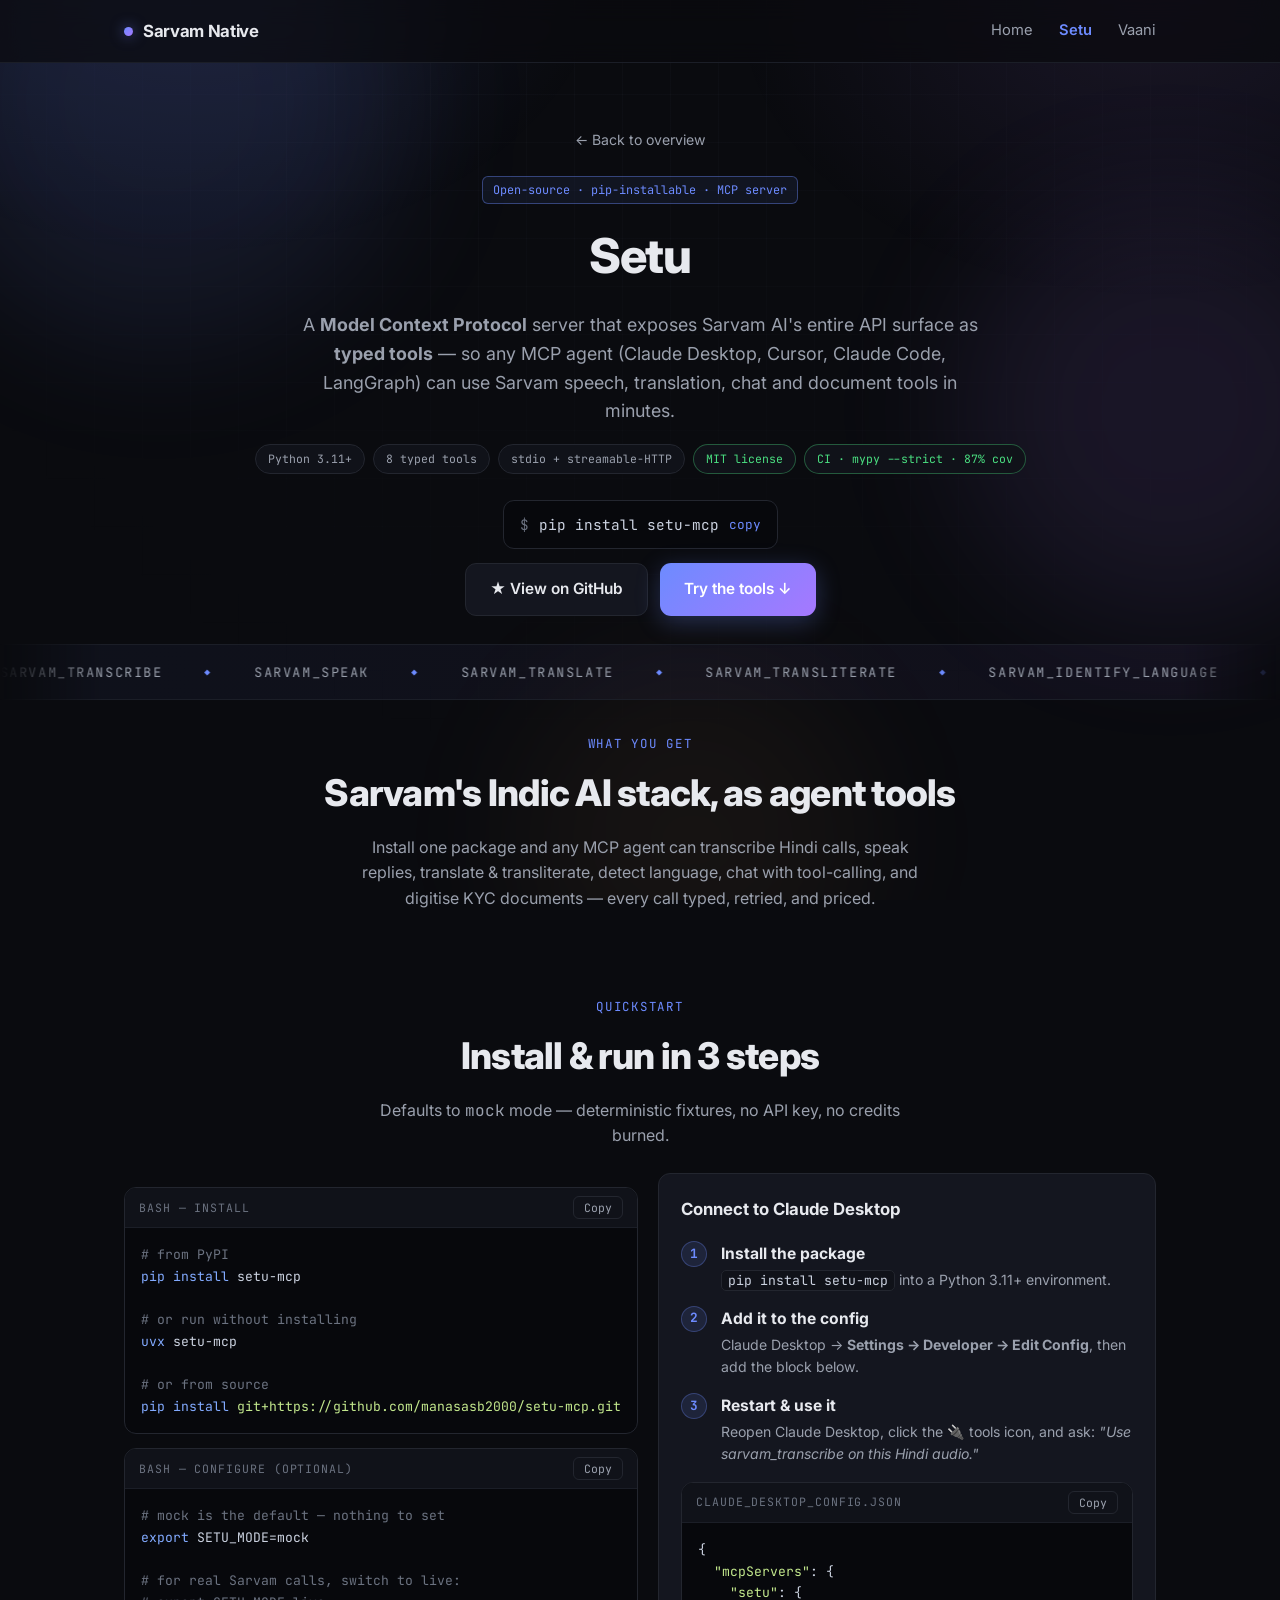
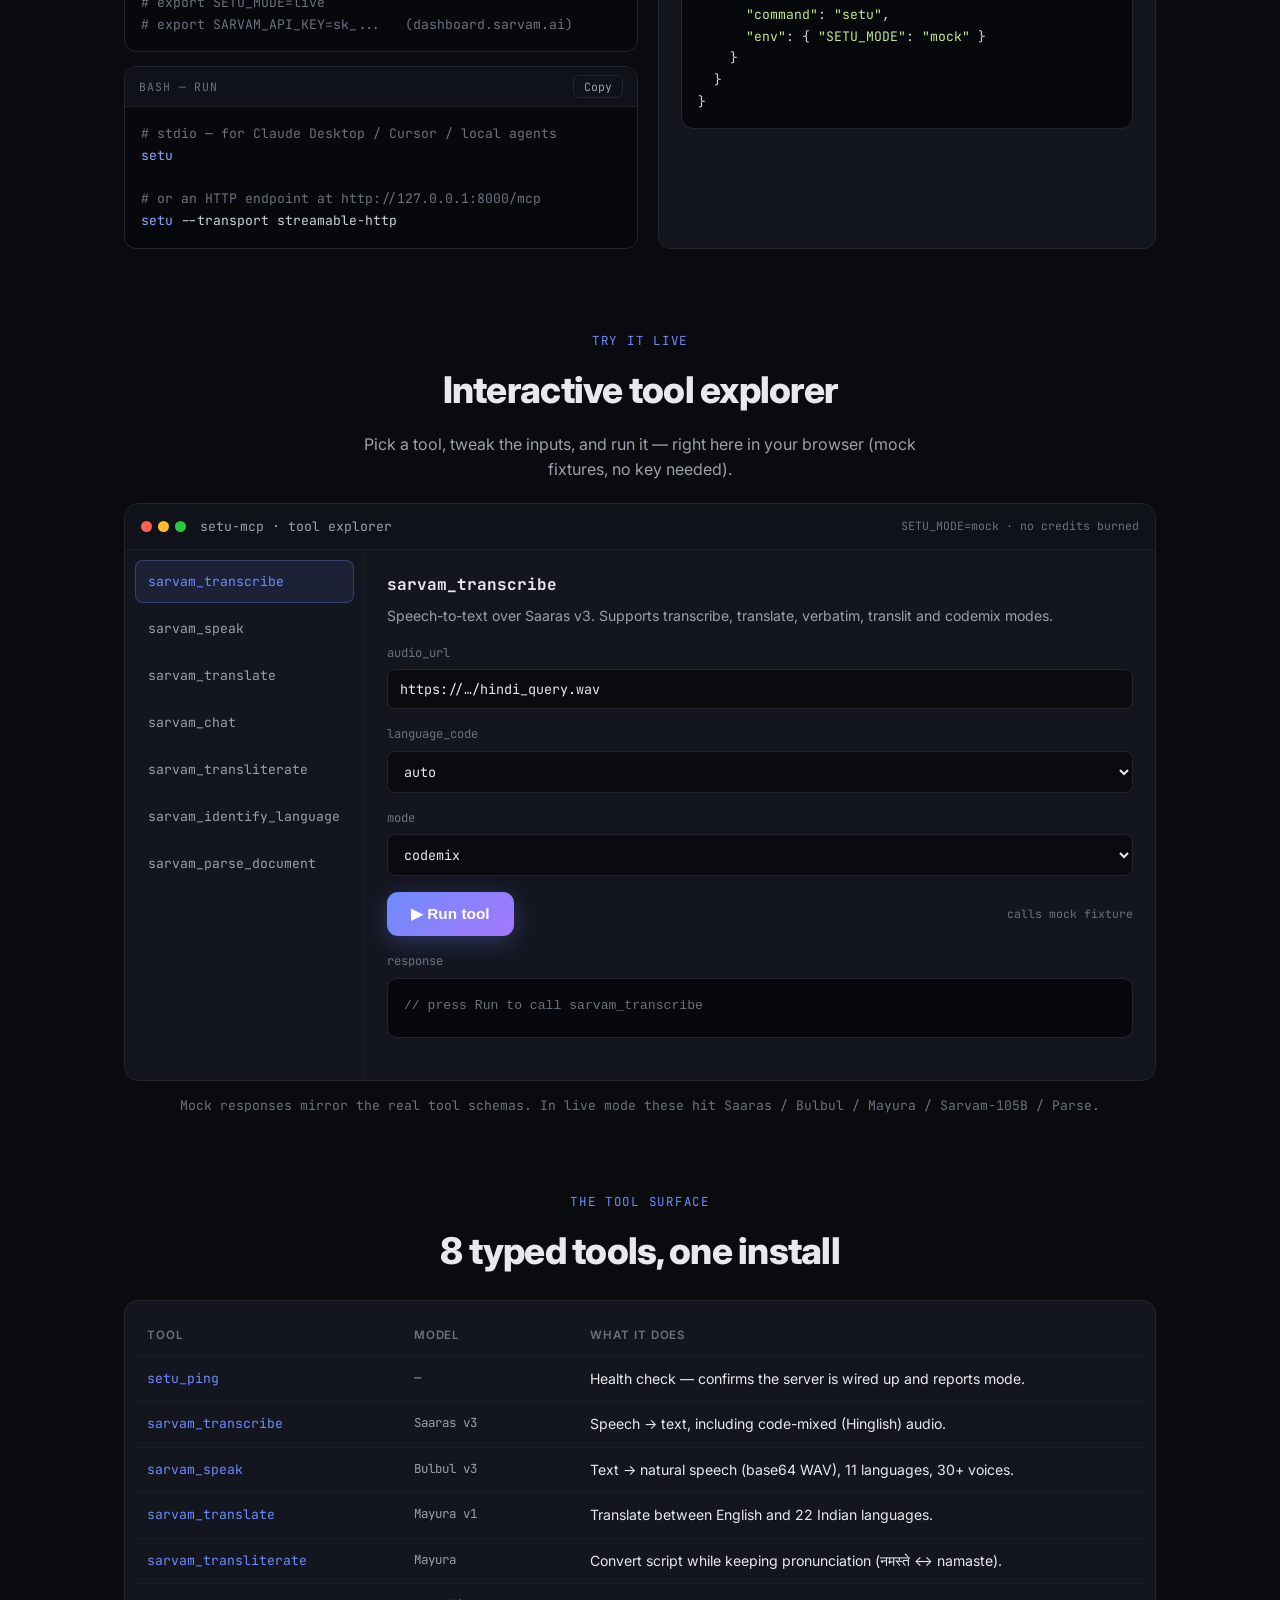
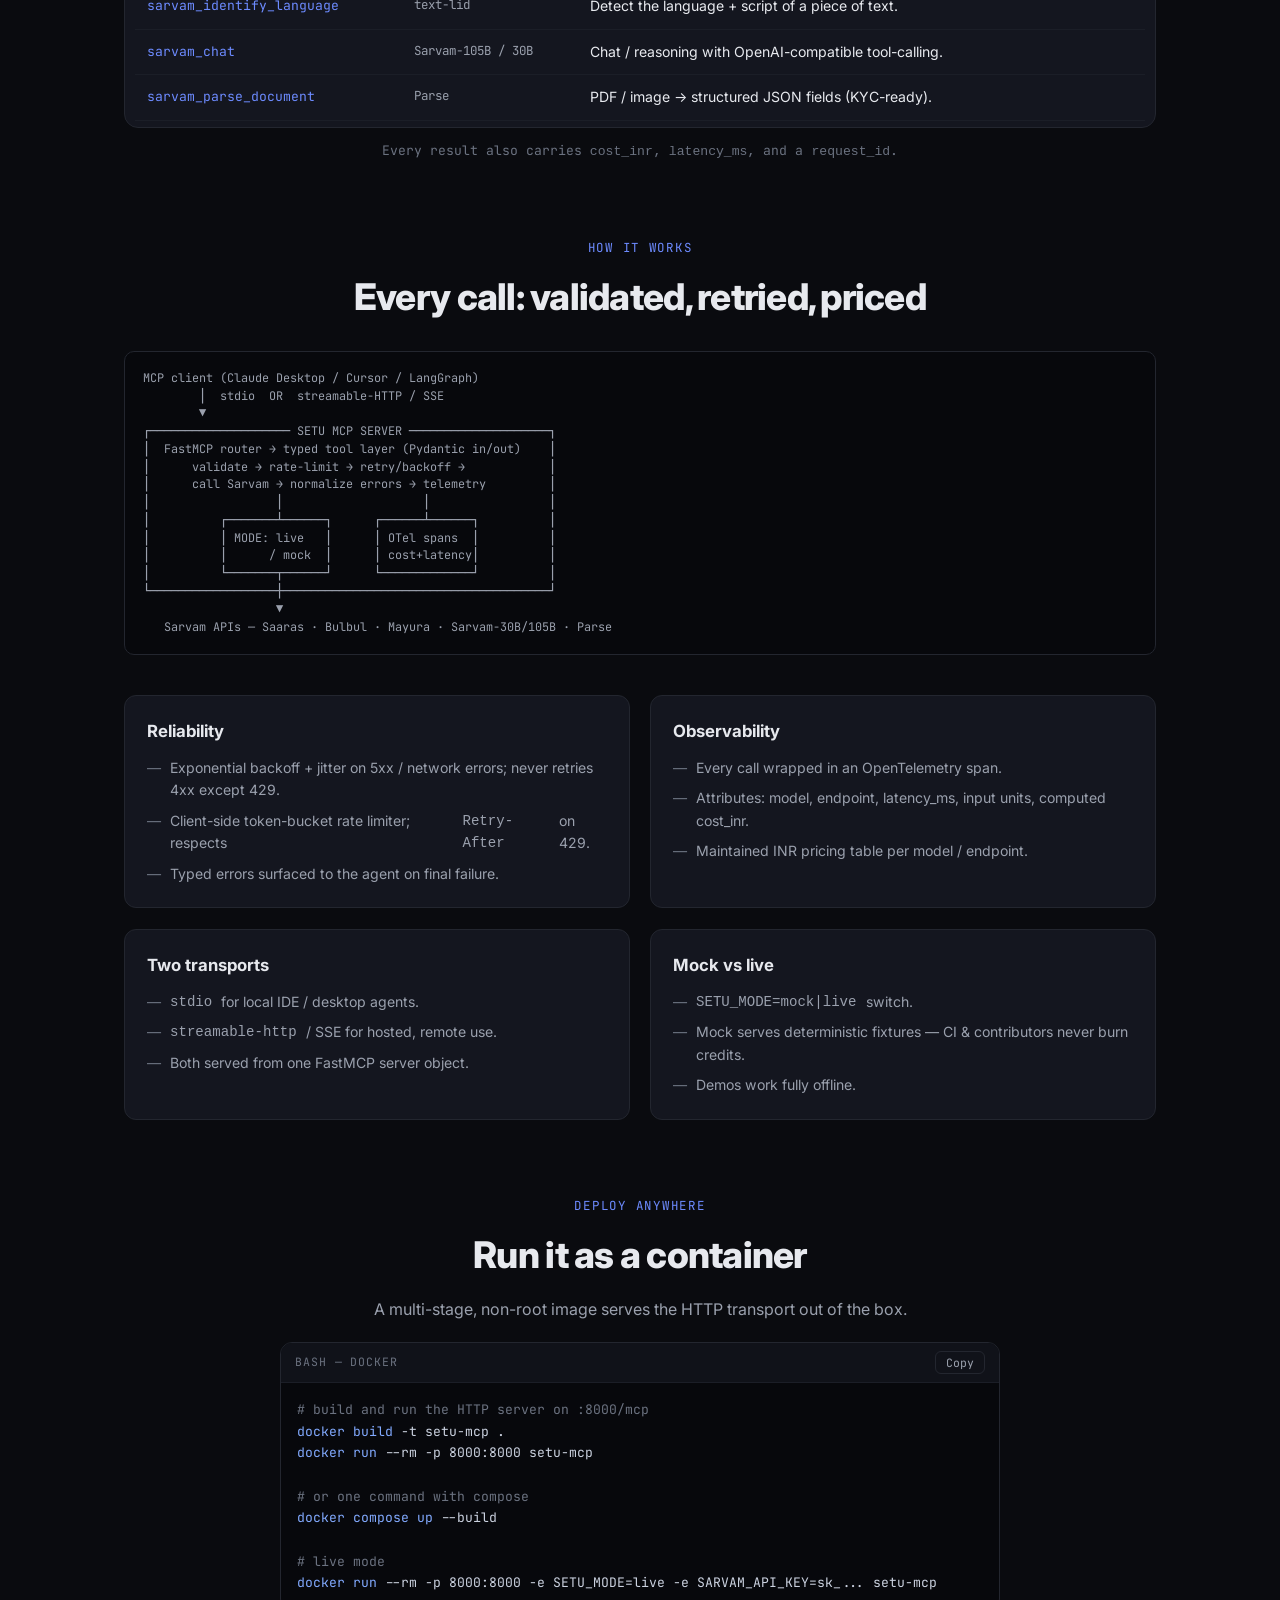
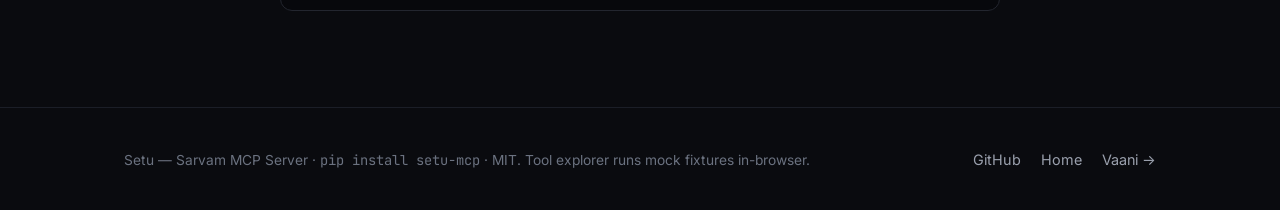
==== commit 0cb5c763: "UI overhaul: animated, motion-rich design (marquees, reveal-on-scroll, live panels, counters, cursor" ====
--- a/setu.html
+++ b/setu.html
@@ -83,10 +83,18 @@
   </div>
 </header>
 
+<!-- Marquee ticker band -->
+<div class="marquee reveal">
+  <div class="marquee-track">
+    <span>sarvam_transcribe</span><span>sarvam_speak</span><span>sarvam_translate</span><span>sarvam_transliterate</span><span>sarvam_identify_language</span><span>sarvam_chat</span><span>sarvam_parse_document</span><span>setu_ping</span>
+    <span>sarvam_transcribe</span><span>sarvam_speak</span><span>sarvam_translate</span><span>sarvam_transliterate</span><span>sarvam_identify_language</span><span>sarvam_chat</span><span>sarvam_parse_document</span><span>setu_ping</span>
+  </div>
+</div>
+
 <!-- ── What it is / uses ─────────────────────────────────────────── -->
 <section style="padding-top:26px">
   <div class="wrap">
-    <div class="section-head" style="margin-bottom:24px">
+    <div class="section-head reveal" style="margin-bottom:24px">
       <div class="kicker">What you get</div>
       <h2>Sarvam's Indic AI stack, as agent tools</h2>
       <p>Install one package and any MCP agent can transcribe Hindi calls, speak replies, translate &amp; transliterate, detect language, chat with tool-calling, and digitise KYC documents — every call typed, retried, and priced.</p>
@@ -97,7 +105,7 @@
 <!-- ── Install & run ─────────────────────────────────────────────── -->
 <section style="padding-top:6px">
   <div class="wrap">
-    <div class="section-head" style="margin-bottom:24px">
+    <div class="section-head reveal" style="margin-bottom:24px">
       <div class="kicker">Quickstart</div>
       <h2>Install &amp; run in 3 steps</h2>
       <p>Defaults to <code style="font-family:'JetBrains Mono',monospace">mock</code> mode — deterministic fixtures, no API key, no credits burned.</p>
@@ -165,7 +173,7 @@
 <!-- ── Interactive explorer ──────────────────────────────────────── -->
 <section id="tools" style="padding-top:26px">
   <div class="wrap">
-    <div class="section-head" style="margin-bottom:20px">
+    <div class="section-head reveal" style="margin-bottom:20px">
       <div class="kicker">Try it live</div>
       <h2>Interactive tool explorer</h2>
       <p>Pick a tool, tweak the inputs, and run it — right here in your browser (mock fixtures, no key needed).</p>
@@ -190,7 +198,7 @@
 <!-- ── The tools ─────────────────────────────────────────────────── -->
 <section style="padding-top:20px">
   <div class="wrap">
-    <div class="section-head" style="margin-bottom:20px">
+    <div class="section-head reveal" style="margin-bottom:20px">
       <div class="kicker">The tool surface</div>
       <h2>8 typed tools, one install</h2>
     </div>
@@ -218,7 +226,7 @@
 <!-- ── How it works ──────────────────────────────────────────────── -->
 <section style="padding-top:20px">
   <div class="wrap">
-    <div class="section-head" style="margin-bottom:24px">
+    <div class="section-head reveal" style="margin-bottom:24px">
       <div class="kicker">How it works</div>
       <h2>Every call: validated, retried, priced</h2>
     </div>
@@ -239,7 +247,7 @@
    Sarvam APIs — Saaras · Bulbul · Mayura · Sarvam-30B/105B · Parse</div>
 
     <div class="info-grid">
-      <div class="info-card">
+      <div class="info-card reveal glow">
         <h4>Reliability</h4>
         <ul>
           <li>Exponential backoff + jitter on 5xx / network errors; never retries 4xx except 429.</li>
@@ -247,7 +255,7 @@
           <li>Typed errors surfaced to the agent on final failure.</li>
         </ul>
       </div>
-      <div class="info-card">
+      <div class="info-card reveal glow">
         <h4>Observability</h4>
         <ul>
           <li>Every call wrapped in an OpenTelemetry span.</li>
@@ -255,7 +263,7 @@
           <li>Maintained INR pricing table per model / endpoint.</li>
         </ul>
       </div>
-      <div class="info-card">
+      <div class="info-card reveal glow">
         <h4>Two transports</h4>
         <ul>
           <li><code>stdio</code> for local IDE / desktop agents.</li>
@@ -263,7 +271,7 @@
           <li>Both served from one FastMCP server object.</li>
         </ul>
       </div>
-      <div class="info-card">
+      <div class="info-card reveal glow">
         <h4>Mock vs live</h4>
         <ul>
           <li><code>SETU_MODE=mock|live</code> switch.</li>
@@ -278,7 +286,7 @@
 <!-- ── Deploy ────────────────────────────────────────────────────── -->
 <section style="padding-top:20px">
   <div class="wrap">
-    <div class="section-head" style="margin-bottom:20px">
+    <div class="section-head reveal" style="margin-bottom:20px">
       <div class="kicker">Deploy anywhere</div>
       <h2>Run it as a container</h2>
       <p>A multi-stage, non-root image serves the HTTP transport out of the box.</p>
@@ -524,5 +532,6 @@
 renderList();
 renderPanel();
 </script>
+<script src="app.js" defer></script>
 </body>
 </html>
--- a/styles.css
+++ b/styles.css
@@ -206,3 +206,140 @@
 .info-card ul li { font-size: 0.88rem; color: var(--text-dim); display: flex; gap: 9px; }
 .info-card ul li::before { content: "—"; color: var(--text-faint); }
 .diagram { font-family: var(--mono); font-size: 0.74rem; color: var(--text-dim); background: #07080c; border: 1px solid var(--border); border-radius: 10px; padding: 18px; overflow-x: auto; white-space: pre; line-height: 1.5; margin-top: 12px; }
+
+/* =====================================================================
+   ANIMATION + EFFECTS LAYER  (shared across all pages)
+   Inspired by RiskDelta / Commonstate / GroundMesh: motion, live panels,
+   marquees, reveal-on-scroll, cursor spotlight, counters, steppers.
+   ===================================================================== */
+
+/* Respect reduced-motion preferences */
+@media (prefers-reduced-motion: reduce) {
+  *, *::before, *::after { animation-duration: 0.001ms !important; animation-iteration-count: 1 !important; transition-duration: 0.001ms !important; scroll-behavior: auto !important; }
+  .reveal { opacity: 1 !important; transform: none !important; }
+}
+
+/* ---- Scroll progress bar (top of page) ---- */
+.scroll-progress {
+  position: fixed; top: 0; left: 0; height: 2px; width: 0%;
+  background: linear-gradient(90deg, var(--accent), var(--accent-2), var(--accent-warm));
+  z-index: 100; box-shadow: 0 0 12px rgba(109,139,255,0.6); transition: width 0.08s linear;
+}
+
+/* ---- Cursor spotlight (follows mouse, desktop only) ---- */
+.spotlight {
+  position: fixed; inset: 0; z-index: 0; pointer-events: none;
+  background: radial-gradient(420px circle at var(--mx, 50%) var(--my, 40%), rgba(109,139,255,0.10), transparent 60%);
+  transition: background 0.12s ease; opacity: 0;
+}
+body.has-cursor .spotlight { opacity: 1; }
+@media (hover: none) { .spotlight { display: none; } }
+
+/* ---- Animated grid + beams background ---- */
+.bg-fx { position: fixed; inset: 0; z-index: 0; pointer-events: none; overflow: hidden; }
+.bg-fx .grid {
+  position: absolute; inset: -2px;
+  background-image:
+    linear-gradient(rgba(120,130,160,0.045) 1px, transparent 1px),
+    linear-gradient(90deg, rgba(120,130,160,0.045) 1px, transparent 1px);
+  background-size: 48px 48px;
+  mask-image: radial-gradient(circle at 50% 0%, #000 0%, transparent 72%);
+  -webkit-mask-image: radial-gradient(circle at 50% 0%, #000 0%, transparent 72%);
+}
+.bg-fx .beam { position: absolute; border-radius: 50%; filter: blur(70px); opacity: 0.5; }
+.bg-fx .beam.b1 { width: 480px; height: 480px; top: -140px; left: -80px; background: rgba(109,139,255,0.22); animation: drift1 22s ease-in-out infinite; }
+.bg-fx .beam.b2 { width: 420px; height: 420px; top: 200px; right: -100px; background: rgba(166,120,255,0.20); animation: drift2 26s ease-in-out infinite; }
+.bg-fx .beam.b3 { width: 360px; height: 360px; bottom: -120px; left: 40%; background: rgba(255,177,92,0.10); animation: drift1 30s ease-in-out infinite reverse; }
+@keyframes drift1 { 0%,100%{ transform: translate(0,0) scale(1); } 50%{ transform: translate(60px,50px) scale(1.12); } }
+@keyframes drift2 { 0%,100%{ transform: translate(0,0) scale(1); } 50%{ transform: translate(-70px,40px) scale(1.1); } }
+
+/* ---- Reveal-on-scroll ---- */
+.reveal { opacity: 0; transform: translateY(26px); transition: opacity 0.7s cubic-bezier(.2,.7,.2,1), transform 0.7s cubic-bezier(.2,.7,.2,1); transition-delay: calc(var(--i, 0) * 80ms); will-change: opacity, transform; }
+.reveal.left  { transform: translateX(-32px); }
+.reveal.right { transform: translateX(32px); }
+.reveal.scale { transform: scale(0.94); }
+.reveal.in { opacity: 1; transform: none; }
+
+/* ---- Marquee ticker band ---- */
+.marquee {
+  position: relative; overflow: hidden; border-top: 1px solid var(--border-soft); border-bottom: 1px solid var(--border-soft);
+  background: linear-gradient(90deg, rgba(109,139,255,0.05), rgba(166,120,255,0.05)); padding: 14px 0; margin: 8px 0;
+  -webkit-mask-image: linear-gradient(90deg, transparent, #000 8%, #000 92%, transparent);
+  mask-image: linear-gradient(90deg, transparent, #000 8%, #000 92%, transparent);
+}
+.marquee-track { display: inline-flex; gap: 42px; white-space: nowrap; animation: marquee 32s linear infinite; will-change: transform; }
+.marquee:hover .marquee-track { animation-play-state: paused; }
+.marquee.rev .marquee-track { animation-direction: reverse; }
+.marquee-track span { font-family: var(--mono); font-size: 0.82rem; letter-spacing: 0.12em; text-transform: uppercase; color: var(--text-dim); display: inline-flex; align-items: center; gap: 42px; }
+.marquee-track span::after { content: "◆"; color: var(--accent); font-size: 0.6rem; }
+@keyframes marquee { from { transform: translateX(0); } to { transform: translateX(-50%); } }
+
+/* ---- Big stat band (count-up) ---- */
+.statband { display: grid; grid-template-columns: repeat(4, 1fr); gap: 16px; margin-top: 8px; }
+@media (max-width: 720px) { .statband { grid-template-columns: repeat(2, 1fr); } }
+.statband .stat { border: 1px solid var(--border); border-radius: 12px; padding: 22px 18px; background: var(--bg-card); text-align: center; position: relative; overflow: hidden; }
+.statband .stat::before { content: ""; position: absolute; top: 0; left: 0; right: 0; height: 2px; background: linear-gradient(90deg, var(--accent), var(--accent-2)); opacity: 0.6; }
+.statband .stat .num { font-size: 2.1rem; font-weight: 800; letter-spacing: -0.02em; background: linear-gradient(180deg, #fff, #9aa8d8); -webkit-background-clip: text; background-clip: text; -webkit-text-fill-color: transparent; }
+.statband .stat .lbl { font-family: var(--mono); font-size: 0.74rem; color: var(--text-faint); margin-top: 6px; text-transform: uppercase; letter-spacing: 0.08em; }
+
+/* ---- Live session panel (RiskDelta/GroundMesh style) ---- */
+.live-panel { border: 1px solid var(--border); border-radius: var(--radius); background: linear-gradient(180deg, var(--bg-card), var(--bg-soft)); overflow: hidden; position: relative; }
+.live-panel::after { content: ""; position: absolute; inset: 0; border-radius: var(--radius); pointer-events: none; box-shadow: inset 0 0 60px rgba(109,139,255,0.05); }
+.live-head { display: flex; align-items: center; gap: 10px; padding: 12px 16px; border-bottom: 1px solid var(--border-soft); background: rgba(7,8,12,0.5); font-family: var(--mono); font-size: 0.8rem; color: var(--text-dim); }
+.live-head .live-dot { width: 8px; height: 8px; border-radius: 50%; background: var(--green); box-shadow: 0 0 10px var(--green); animation: pulse 1.6s infinite; }
+.live-head .spacer { margin-left: auto; color: var(--text-faint); font-size: 0.72rem; }
+.live-body { padding: 16px; display: flex; flex-direction: column; gap: 10px; }
+.live-row { display: flex; align-items: flex-start; gap: 12px; padding: 11px 13px; border: 1px solid var(--border-soft); border-radius: 10px; background: rgba(20,22,31,0.6); opacity: 0; transform: translateX(-10px); }
+.live-row.show { animation: rowin 0.45s forwards; }
+@keyframes rowin { to { opacity: 1; transform: none; } }
+.live-row .tag { font-family: var(--mono); font-size: 0.68rem; letter-spacing: 0.06em; text-transform: uppercase; color: var(--text-faint); min-width: 78px; padding-top: 2px; }
+.live-row .val { font-family: var(--mono); font-size: 0.84rem; color: var(--text); flex: 1; }
+.live-row.risk { border-color: rgba(248,113,113,0.4); background: rgba(248,113,113,0.06); }
+.live-row.risk .val { color: #ffb4b4; }
+.live-row.ok { border-color: rgba(74,222,128,0.35); background: rgba(74,222,128,0.05); }
+.live-row.ok .val { color: #b6f3cd; }
+.verdict { display: flex; align-items: center; gap: 12px; padding: 14px 16px; border-top: 1px solid var(--border-soft); background: rgba(7,8,12,0.6); }
+.verdict .score { font-family: var(--mono); font-weight: 700; font-size: 1.1rem; color: var(--red); }
+.verdict .txt { font-family: var(--mono); font-size: 0.8rem; color: var(--text-dim); }
+.verdict .halt { margin-left: auto; font-family: var(--mono); font-size: 0.72rem; color: var(--red); border: 1px solid rgba(248,113,113,0.4); border-radius: 6px; padding: 3px 9px; }
+
+/* ---- Numbered process stepper ---- */
+.process { display: grid; grid-template-columns: repeat(4, 1fr); gap: 16px; position: relative; }
+@media (max-width: 820px) { .process { grid-template-columns: 1fr 1fr; } }
+@media (max-width: 480px) { .process { grid-template-columns: 1fr; } }
+.pstep { border: 1px solid var(--border); border-radius: 12px; padding: 22px 18px; background: var(--bg-card); position: relative; transition: transform 0.2s, border-color 0.2s; }
+.pstep:hover { transform: translateY(-4px); border-color: #3a3f4d; }
+.pstep .pn { font-family: var(--mono); font-size: 0.78rem; color: var(--accent); border: 1px solid rgba(109,139,255,0.3); background: rgba(109,139,255,0.08); border-radius: 7px; width: 34px; height: 34px; display: flex; align-items: center; justify-content: center; font-weight: 700; margin-bottom: 14px; }
+.pstep h5 { font-size: 1rem; margin-bottom: 7px; }
+.pstep p { font-size: 0.86rem; color: var(--text-dim); }
+.pstep .arrow { position: absolute; right: -12px; top: 34px; color: var(--text-faint); font-size: 1rem; z-index: 2; }
+@media (max-width: 820px) { .pstep .arrow { display: none; } }
+
+/* ---- Gradient-border glow card (hover) ---- */
+.glow { position: relative; }
+.glow::after {
+  content: ""; position: absolute; inset: -1px; border-radius: inherit; padding: 1px; pointer-events: none;
+  background: linear-gradient(130deg, transparent 30%, var(--accent), var(--accent-2), transparent 70%);
+  -webkit-mask: linear-gradient(#000 0 0) content-box, linear-gradient(#000 0 0);
+  -webkit-mask-composite: xor; mask-composite: exclude; opacity: 0; transition: opacity 0.3s;
+}
+.glow:hover::after { opacity: 0.9; }
+
+/* interactive tilt (JS sets --rx/--ry) */
+.tilt { transform: perspective(800px) rotateX(var(--rx, 0deg)) rotateY(var(--ry, 0deg)); transition: transform 0.15s ease; transform-style: preserve-3d; }
+
+/* ---- Title shimmer sweep ---- */
+h1.title { position: relative; background-size: 200% 100%; animation: shimmer 8s ease-in-out infinite; }
+@keyframes shimmer { 0%,100% { background-position: 0% 50%; } 50% { background-position: 100% 50%; } }
+
+/* nav gains a stronger border once scrolled */
+nav.scrolled { background: rgba(10,11,15,0.9); border-bottom-color: var(--border); }
+
+/* button shine on hover */
+.btn.primary { position: relative; overflow: hidden; }
+.btn.primary::after { content: ""; position: absolute; top: 0; left: -120%; width: 60%; height: 100%; background: linear-gradient(90deg, transparent, rgba(255,255,255,0.35), transparent); transform: skewX(-20deg); transition: none; }
+.btn.primary:hover::after { animation: shine 0.9s ease; }
+@keyframes shine { to { left: 140%; } }
+
+/* section fade-in dividers */
+.rule { height: 1px; background: linear-gradient(90deg, transparent, var(--border), transparent); margin: 8px 0; }
